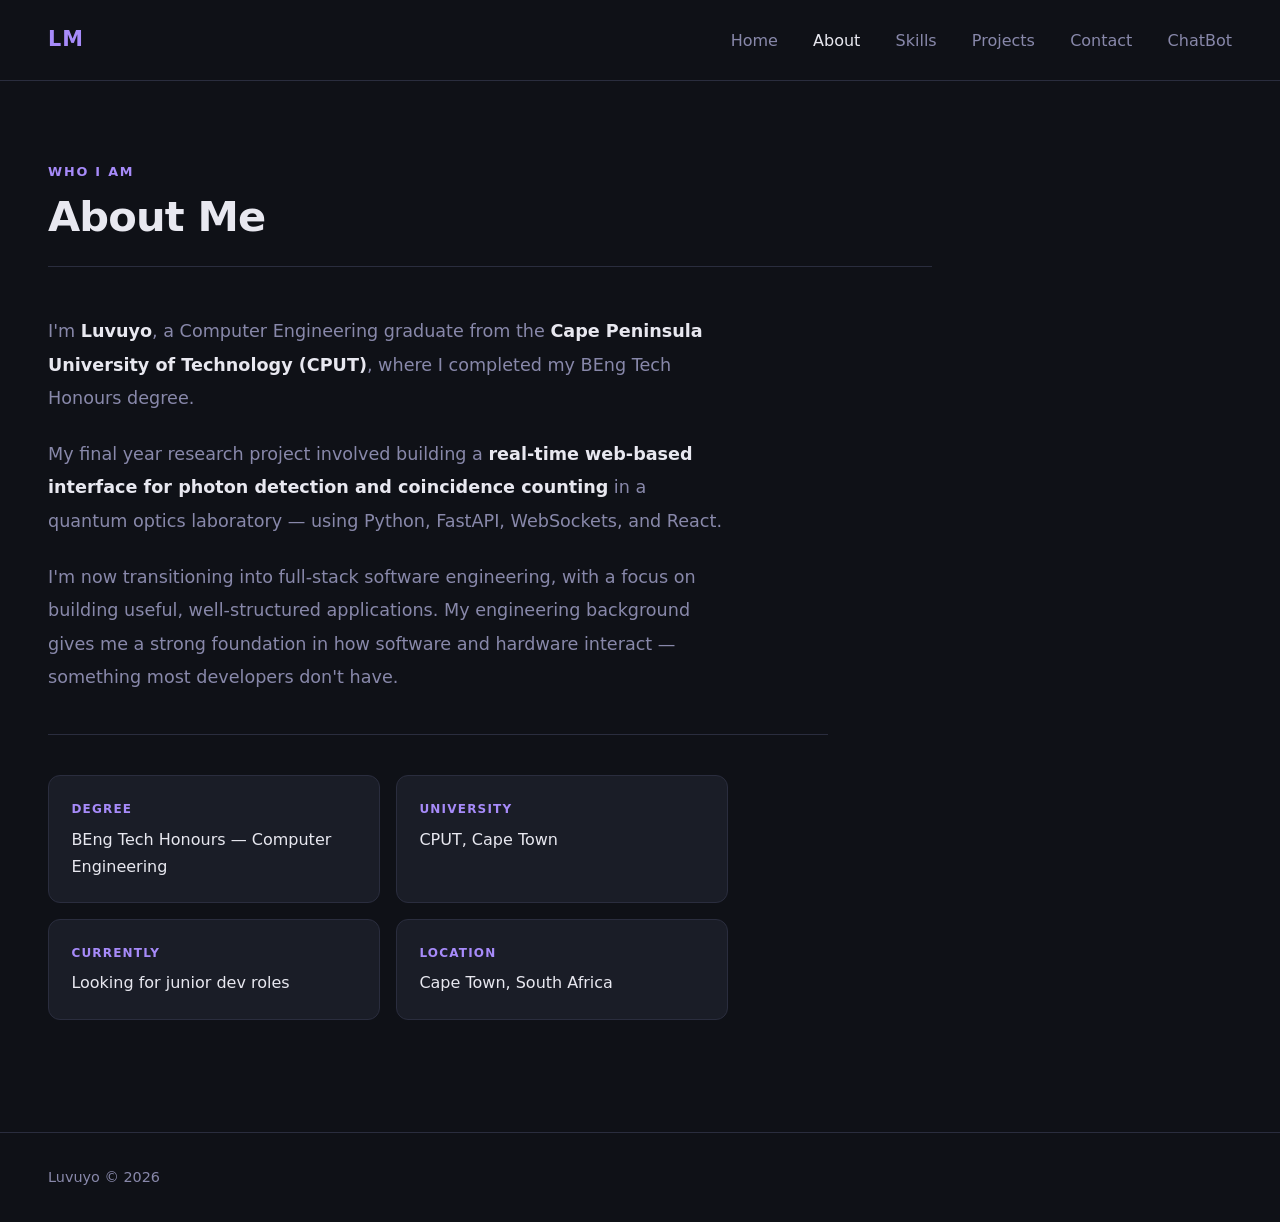
==== about.html @ c4f036c6 "initial commit - portfolio site" ====
<!DOCTYPE html>
<html lang="en">
<head>
  <meta charset="UTF-8"/>
  <meta name="viewport" content="width=device-width, initial-scale=1.0"/>
  <title>About — Luvuyo</title>
  <link rel="stylesheet" href="style.css"/>
</head>
<body>
  <nav>
    <a class="logo" href="index.html">LM</a>
    <ul class="nav-links">
      <li><a href="index.html">Home</a></li>
      <li><a href="about.html">About</a></li>
      <li><a href="skills.html">Skills</a></li>
      <li><a href="projects.html">Projects</a></li>
      <li><a href="contact.html">Contact</a></li>
      <li><a href="chat.html">ChatBot</a></li>
    </ul>
  </nav>

  <div class="page">
    <div class="page-header">
      <div class="section-label">Who I am</div>
      <h1 class="page-title">About Me</h1>
    </div>

    <p class="about-text">I'm <strong>Luvuyo</strong>, a Computer Engineering graduate from the <strong>Cape Peninsula University of Technology (CPUT)</strong>, where I completed my BEng Tech Honours degree.</p>
    <p class="about-text">My final year research project involved building a <strong>real-time web-based interface for photon detection and coincidence counting</strong> in a quantum optics laboratory — using Python, FastAPI, WebSockets, and React.</p>
    <p class="about-text">I'm now transitioning into full-stack software engineering, with a focus on building useful, well-structured applications. My engineering background gives me a strong foundation in how software and hardware interact — something most developers don't have.</p>

    <hr class="divider"/>

    <div class="info-grid">
      <div class="info-card">
        <div class="label">Degree</div>
        <div class="value">BEng Tech Honours — Computer Engineering</div>
      </div>
      <div class="info-card">
        <div class="label">University</div>
        <div class="value">CPUT, Cape Town</div>
      </div>
      <div class="info-card">
        <div class="label">Currently</div>
        <div class="value">Looking for junior dev roles</div>
      </div>
      <div class="info-card">
        <div class="label">Location</div>
        <div class="value">Cape Town, South Africa</div>
      </div>
    </div>
  </div>

  <footer>Luvuyo © 2026</footer>
  <script src="script.js"></script>
</body>
</html>
---- style.css ----
/* ── RESET & VARIABLES ── */
* { margin: 0; padding: 0; box-sizing: border-box; }

:root {
  --bg:      #0f1117;
  --bg2:     #1a1d27;
  --bg3:     #22263a;
  --accent:  #6C63FF;
  --accent2: #A78BFA;
  --text:    #e8e8f0;
  --muted:   #8888aa;
  --border:  #2a2d3e;
}

body {
  background: var(--bg);
  color: var(--text);
  font-family: 'Segoe UI', system-ui, sans-serif;
  line-height: 1.7;
  font-size: 17px;
  min-height: 100vh;
}

/* ── NAV ── */
nav {
  display: flex;
  justify-content: space-between;
  align-items: center;
  padding: 1.4rem 3rem;
  border-bottom: 1px solid var(--border);
  position: sticky;
  top: 0;
  background: var(--bg);
  z-index: 10;
}
.logo {
  font-weight: 800;
  font-size: 1.3rem;
  color: var(--accent2);
  letter-spacing: 0.05em;
  text-decoration: none;
}
.nav-links { display: flex; gap: 2.2rem; list-style: none; }
.nav-links a {
  color: var(--muted);
  text-decoration: none;
  font-size: 1rem;
  transition: color 0.2s;
  font-weight: 500;
}
.nav-links a:hover,
.nav-links a.active { color: var(--text); }

/* ── LAYOUT ── */
.page {
  max-width: 980px;
  margin: 0;
  padding: 5rem 3rem;
}

/* ── LANDING ── */
.landing {
  display: flex;
  flex-direction: column;
  justify-content: center;
  min-height: calc(100vh - 68px);
  padding: 3rem;
  max-width: 900px;
}
.hero-tag {
  display: inline-block;
  background: rgba(108,99,255,0.15);
  color: var(--accent2);
  font-size: 0.9rem;
  padding: 5px 14px;
  border-radius: 20px;
  border: 1px solid rgba(108,99,255,0.3);
  margin-bottom: 1.6rem;
  letter-spacing: 0.08em;
  width: fit-content;
}
.landing h1 {
  font-size: clamp(2.8rem, 6vw, 4.4rem);
  font-weight: 800;
  line-height: 1.1;
  margin-bottom: 1.4rem;
  letter-spacing: -0.02em;
}
.landing h1 span { color: var(--accent2); }
.landing .subtitle {
  color: var(--muted);
  font-size: 1.2rem;
  max-width: 580px;
  margin-bottom: 2.8rem;
  line-height: 1.8;
}
.btn-group { display: flex; gap: 1rem; flex-wrap: wrap; }
.btn {
  padding: 0.8rem 1.8rem;
  border-radius: 8px;
  font-size: 1rem;
  cursor: pointer;
  text-decoration: none;
  transition: all 0.2s;
  font-weight: 600;
}
.btn-primary { background: var(--accent); color: #fff; border: none; }
.btn-primary:hover { background: #5a52e0; transform: translateY(-1px); }
.btn-outline { background: transparent; color: var(--text); border: 1px solid var(--border); }
.btn-outline:hover { border-color: var(--accent2); color: var(--accent2); transform: translateY(-1px); }

/* ── PAGE HEADER ── */
.page-header {
  margin-bottom: 3rem;
  padding-bottom: 1.5rem;
  border-bottom: 1px solid var(--border);
}
.section-label {
  font-size: 0.8rem;
  color: var(--accent2);
  letter-spacing: 0.14em;
  text-transform: uppercase;
  margin-bottom: 0.6rem;
  font-weight: 600;
}
h1.page-title {
  font-size: 2.6rem;
  font-weight: 800;
  letter-spacing: -0.02em;
  line-height: 1.2;
}

/* ── ABOUT ── */
.about-text {
  color: var(--muted);
  font-size: 1.1rem;
  line-height: 1.9;
  margin-bottom: 1.4rem;
  max-width: 680px;
}
.about-text strong { color: var(--text); }
.info-grid {
  display: grid;
  grid-template-columns: 1fr 1fr;
  gap: 1rem;
  margin-top: 2.5rem;
  max-width: 680px;
}
.info-card {
  background: var(--bg2);
  border: 1px solid var(--border);
  border-radius: 12px;
  padding: 1.4rem;
  transition: border-color 0.2s;
}
.info-card:hover { border-color: var(--accent); }
.info-card .label {
  font-size: 0.75rem;
  color: var(--accent2);
  text-transform: uppercase;
  letter-spacing: 0.1em;
  margin-bottom: 0.4rem;
  font-weight: 600;
}
.info-card .value { font-size: 1rem; color: var(--text); font-weight: 500; }

/* ── SKILLS ── */
.skills-category { margin-bottom: 2.5rem; }
.skills-category h3 {
  font-size: 1rem;
  color: var(--muted);
  margin-bottom: 1rem;
  font-weight: 600;
  letter-spacing: 0.04em;
}
.skills-grid { display: flex; flex-wrap: wrap; gap: 0.7rem; }
.skill-tag {
  background: var(--bg2);
  border: 1px solid var(--border);
  color: var(--text);
  padding: 8px 18px;
  border-radius: 8px;
  font-size: 0.95rem;
  font-weight: 500;
  transition: all 0.2s;
}
.skill-tag:hover {
  border-color: var(--accent2);
  color: var(--accent2);
  background: var(--bg3);
}

/* ── PROJECTS ── */
.project-card {
  background: var(--bg2);
  border: 1px solid var(--border);
  border-radius: 14px;
  padding: 2rem;
  margin-bottom: 1.4rem;
  transition: border-color 0.2s, transform 0.2s;
  max-width: 780px;
}
.project-card:hover {
  border-color: var(--accent);
  transform: translateY(-2px);
}
.project-card h3 {
  font-size: 1.2rem;
  font-weight: 700;
  margin-bottom: 0.6rem;
}
.project-card p {
  color: var(--muted);
  font-size: 1rem;
  margin-bottom: 1.2rem;
  line-height: 1.8;
  max-width: 640px;
}
.project-tags { display: flex; flex-wrap: wrap; gap: 0.5rem; }
.project-tag {
  background: rgba(108,99,255,0.12);
  color: var(--accent2);
  font-size: 0.82rem;
  padding: 3px 12px;
  border-radius: 20px;
  font-weight: 500;
}
.project-status {
  display: inline-block;
  font-size: 0.8rem;
  color: var(--muted);
  border: 1px solid var(--border);
  padding: 3px 12px;
  border-radius: 20px;
  margin-bottom: 0.8rem;
}

/* ── CONTACT ── */
.contact-intro {
  color: var(--muted);
  font-size: 1.1rem;
  margin-bottom: 2.5rem;
  line-height: 1.8;
  max-width: 560px;
}
.contact-links { display: flex; gap: 1rem; flex-wrap: wrap; }
.contact-link {
  display: flex;
  align-items: center;
  gap: 0.6rem;
  background: var(--bg2);
  border: 1px solid var(--border);
  color: var(--text);
  padding: 0.8rem 1.6rem;
  border-radius: 10px;
  text-decoration: none;
  font-size: 1rem;
  font-weight: 500;
  transition: all 0.2s;
}
.contact-link:hover {
  border-color: var(--accent2);
  color: var(--accent2);
  transform: translateY(-1px);
}

/* ── DIVIDER ── */
.divider {
  border: none;
  border-top: 1px solid var(--border);
  margin: 2.5rem 0;
  max-width: 780px;
}

/* ── FOOTER ── */
footer {
  padding: 2rem 3rem;
  color: var(--muted);
  font-size: 0.9rem;
  border-top: 1px solid var(--border);
  margin-top: 2rem;
}
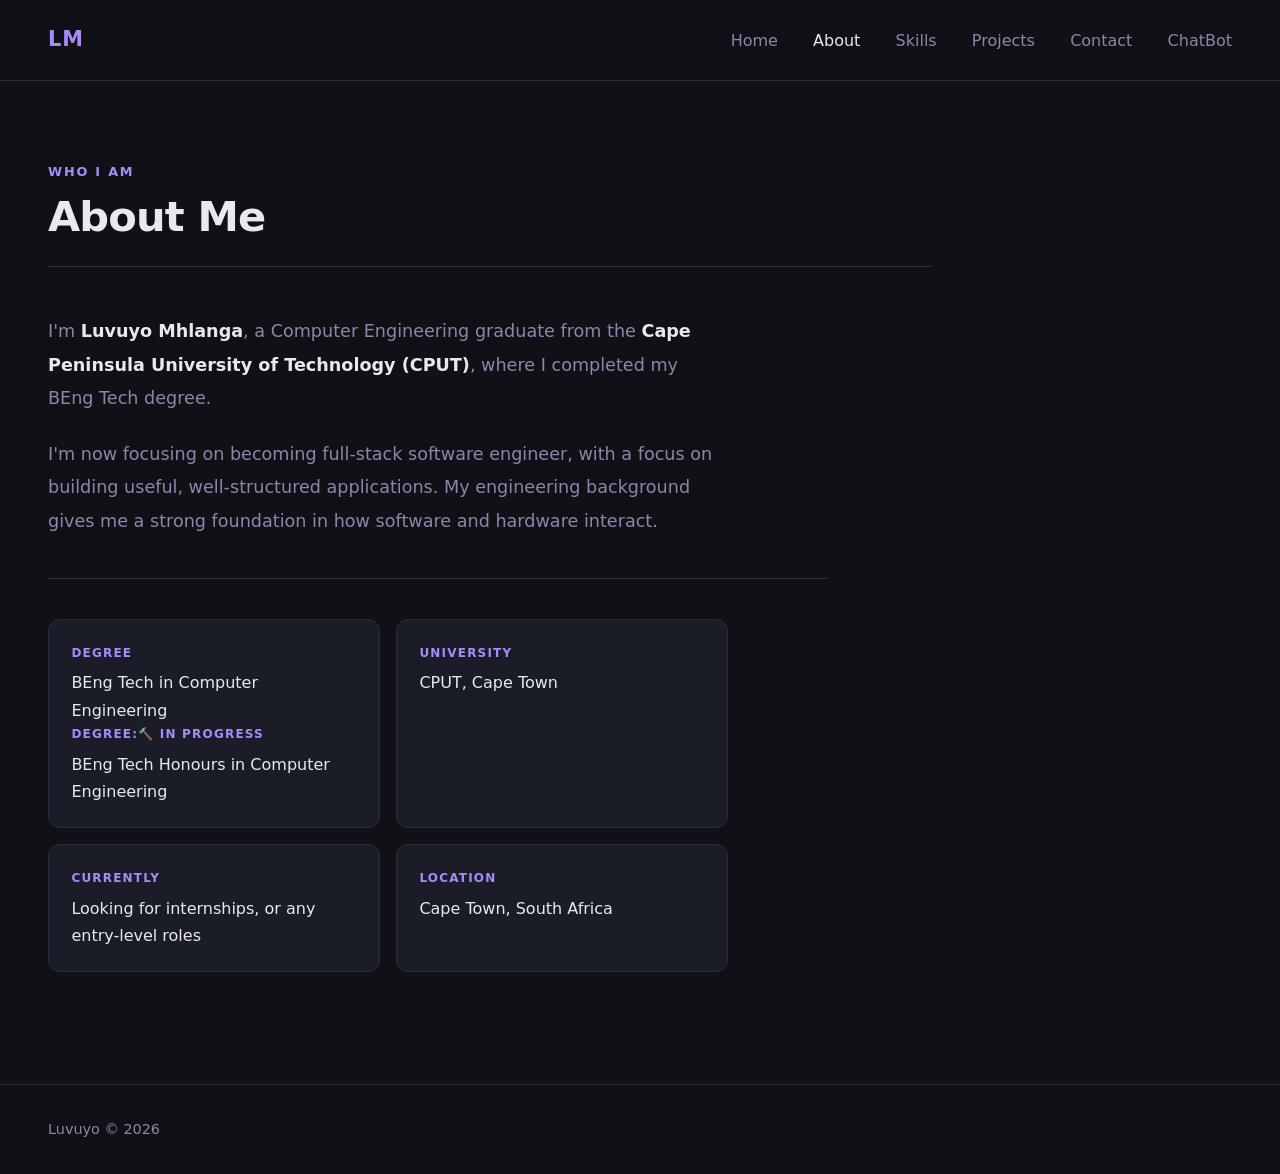
==== commit 1c3efa77: "update about, index and skills pages" ====
--- a/about.html
+++ b/about.html
@@ -25,16 +25,17 @@
       <h1 class="page-title">About Me</h1>
     </div>
 
-    <p class="about-text">I'm <strong>Luvuyo</strong>, a Computer Engineering graduate from the <strong>Cape Peninsula University of Technology (CPUT)</strong>, where I completed my BEng Tech Honours degree.</p>
-    <p class="about-text">My final year research project involved building a <strong>real-time web-based interface for photon detection and coincidence counting</strong> in a quantum optics laboratory — using Python, FastAPI, WebSockets, and React.</p>
-    <p class="about-text">I'm now transitioning into full-stack software engineering, with a focus on building useful, well-structured applications. My engineering background gives me a strong foundation in how software and hardware interact — something most developers don't have.</p>
+    <p class="about-text">I'm <strong>Luvuyo Mhlanga</strong>, a Computer Engineering graduate from the <strong>Cape Peninsula University of Technology (CPUT)</strong>, where I completed my BEng Tech degree.</p>
+    <p class="about-text">I'm now focusing on becoming full-stack software engineer, with a focus on building useful, well-structured applications. My engineering background gives me a strong foundation in how software and hardware interact.</p>
 
     <hr class="divider"/>
 
     <div class="info-grid">
       <div class="info-card">
         <div class="label">Degree</div>
-        <div class="value">BEng Tech Honours — Computer Engineering</div>
+        <div class="value">BEng Tech in Computer Engineering</div>
+        <div class="label">Degree:🔨 In progress</div>
+        <div class="value">BEng Tech Honours in Computer Engineering</div>
       </div>
       <div class="info-card">
         <div class="label">University</div>
@@ -42,7 +43,7 @@
       </div>
       <div class="info-card">
         <div class="label">Currently</div>
-        <div class="value">Looking for junior dev roles</div>
+        <div class="value">Looking for internships, or any entry-level roles</div>
       </div>
       <div class="info-card">
         <div class="label">Location</div>
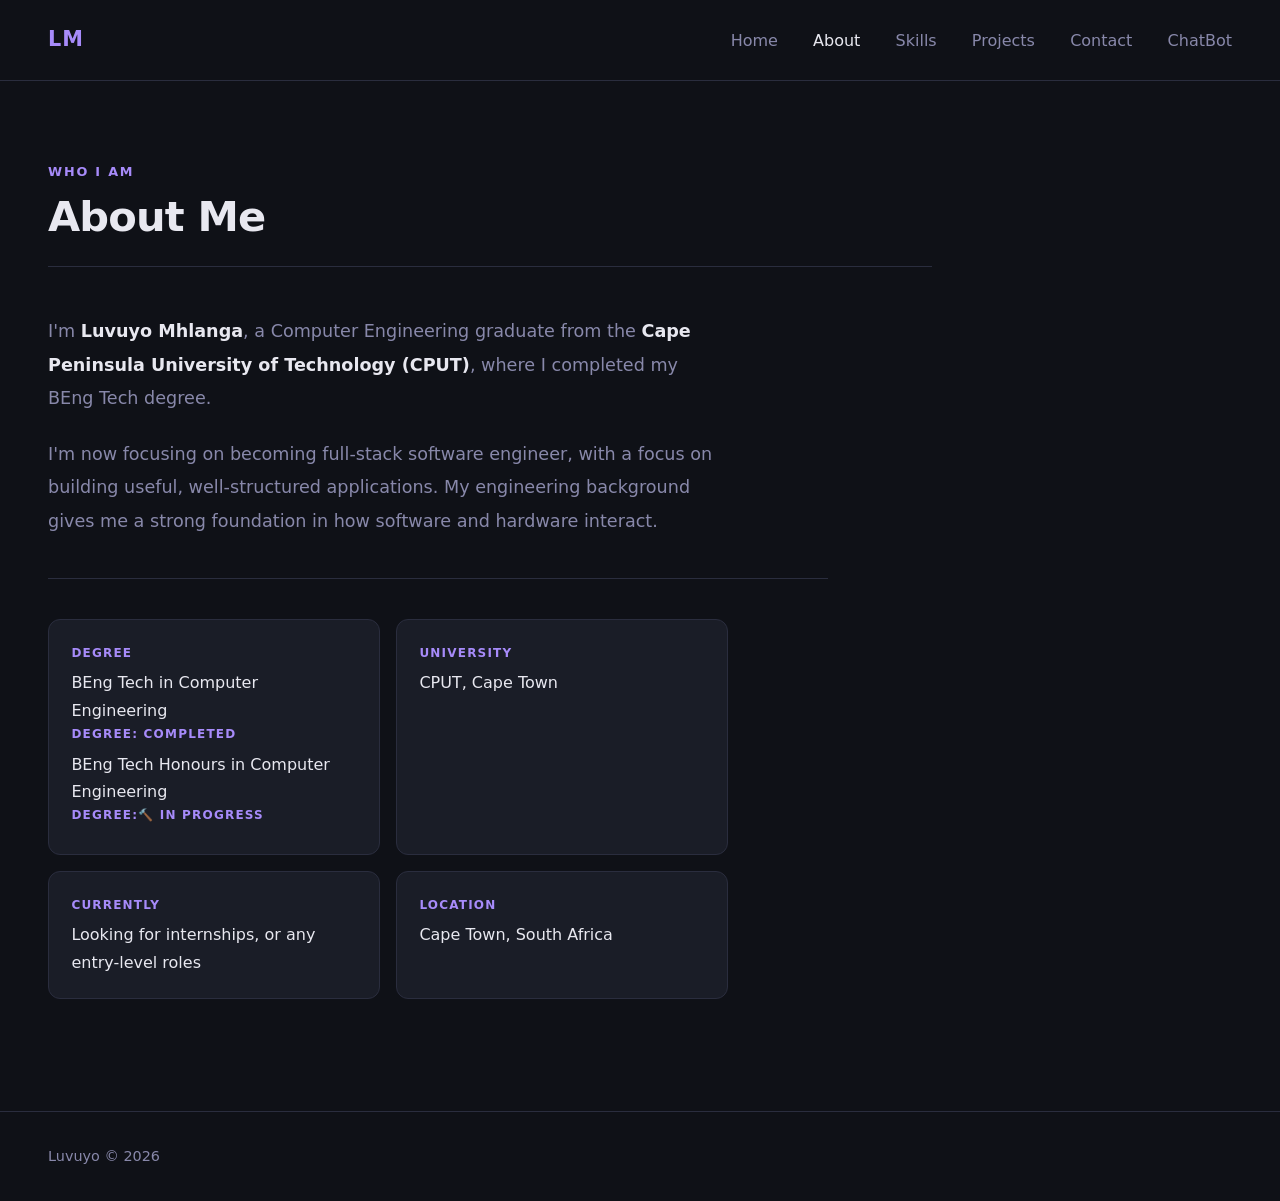
==== commit 87731a27: "update about page" ====
--- a/about.html
+++ b/about.html
@@ -34,8 +34,9 @@
       <div class="info-card">
         <div class="label">Degree</div>
         <div class="value">BEng Tech in Computer Engineering</div>
+        <div class="label">Degree: Completed</div>
+        <div class="value">BEng Tech Honours in Computer Engineering</div>
         <div class="label">Degree:🔨 In progress</div>
-        <div class="value">BEng Tech Honours in Computer Engineering</div>
       </div>
       <div class="info-card">
         <div class="label">University</div>
